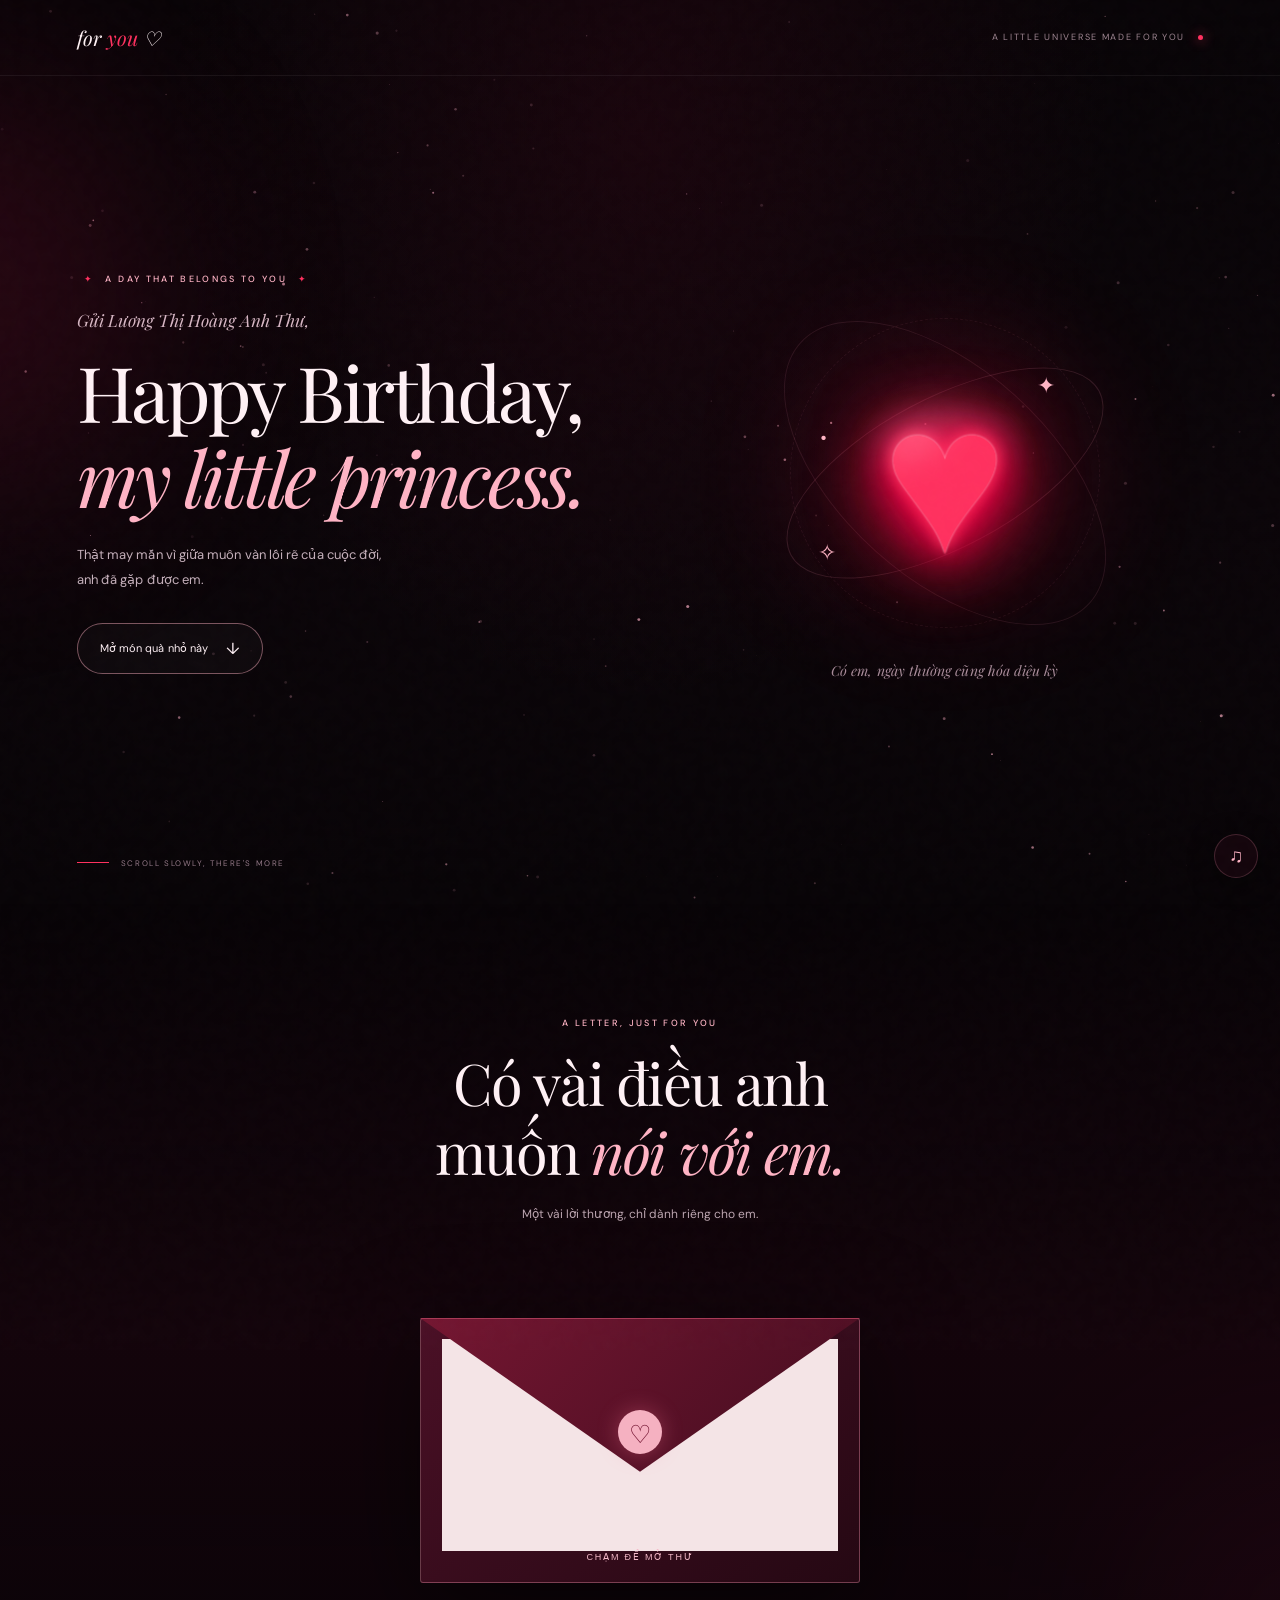
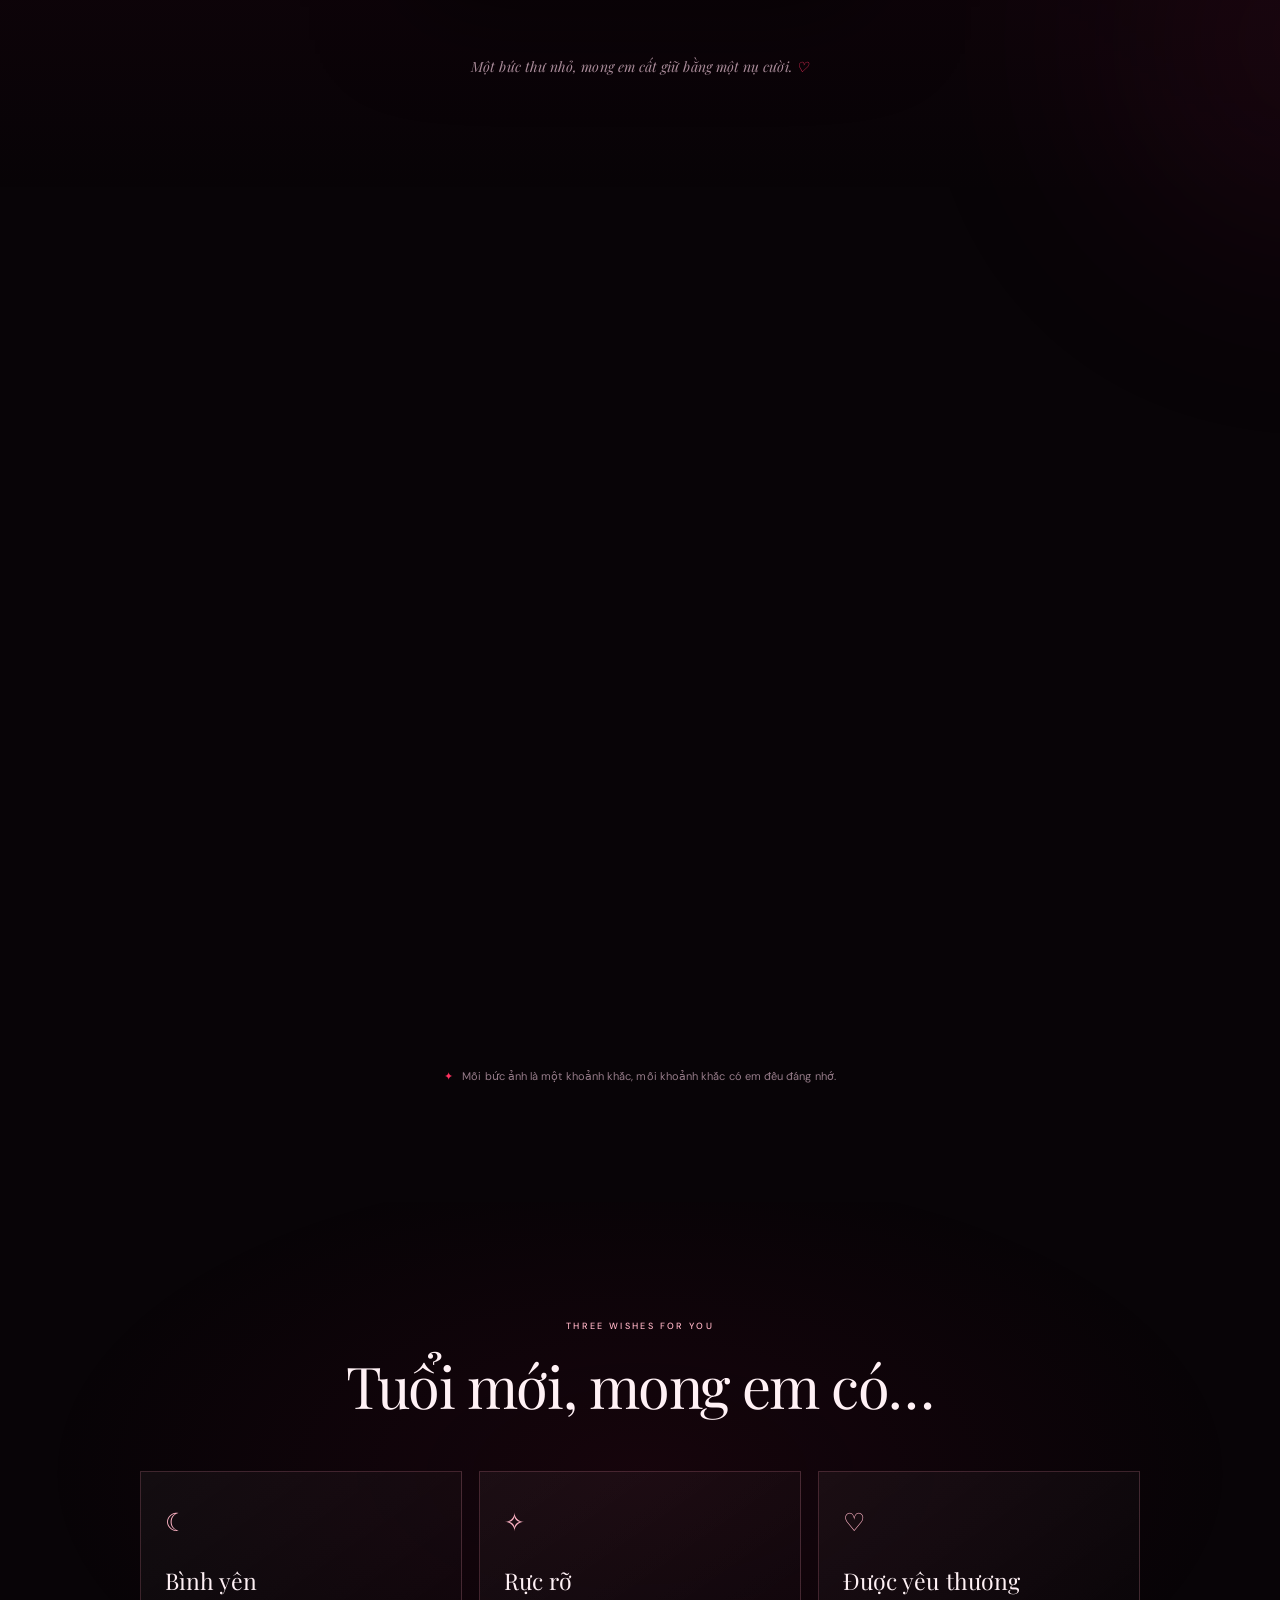
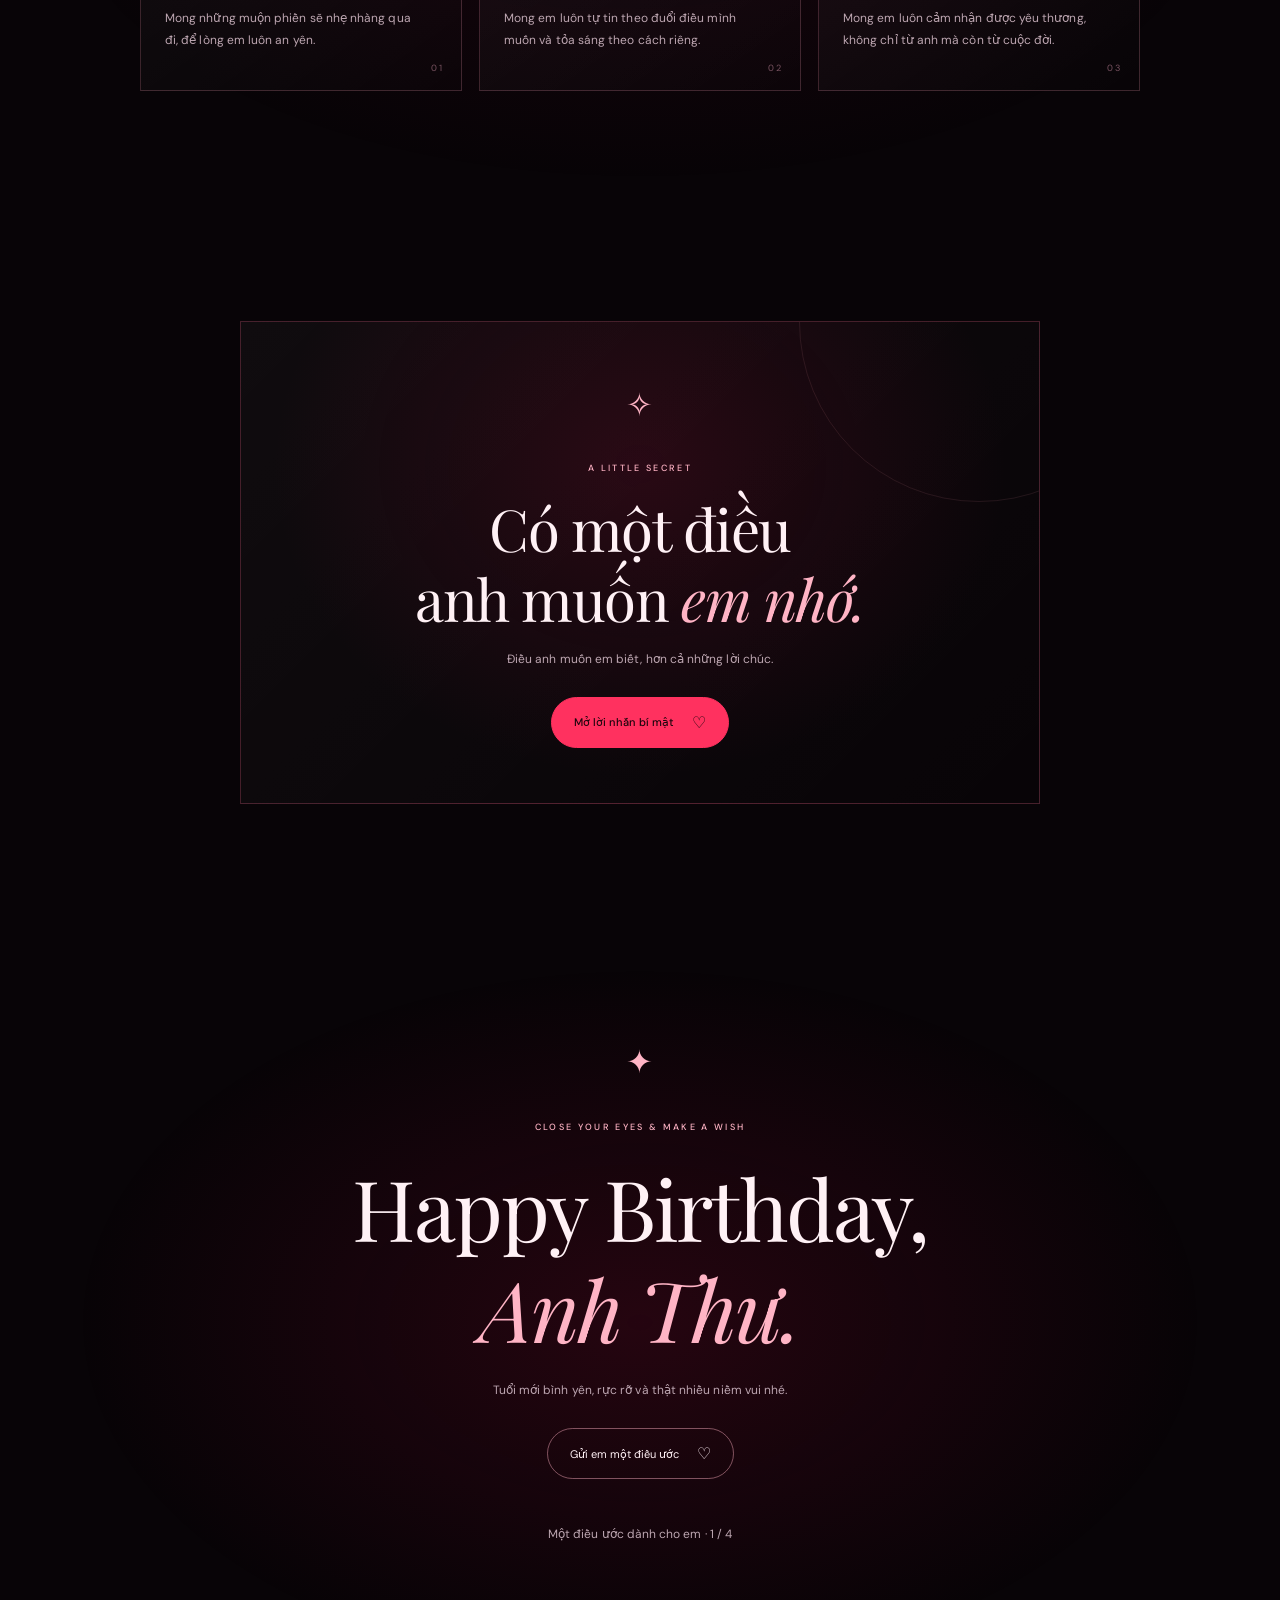
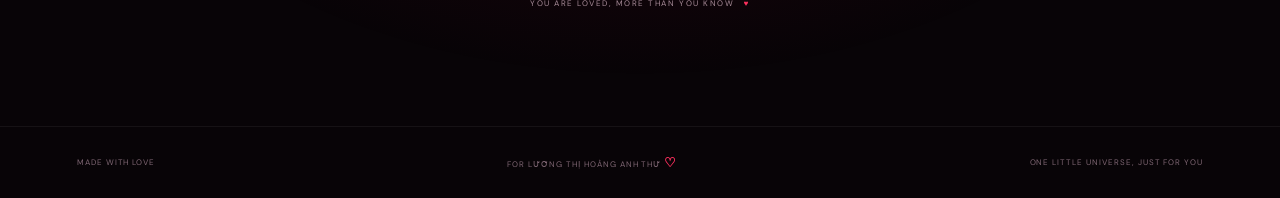
==== index.html @ 8719ecfe "update code" ====
<!DOCTYPE html>
<html lang="vi">

<head>
  <meta charset="UTF-8">
  <meta name="viewport" content="width=device-width, initial-scale=1.0">
  <meta name="theme-color" content="#080407">
  <meta name="description" content="Một món quà sinh nhật nhỏ, dành riêng cho Lương Thị Hoàng Anh Thư.">
  <title>Happy Birthday, Anh Thư ♡</title>
  <link rel="preconnect" href="https://fonts.googleapis.com">
  <link rel="preconnect" href="https://fonts.gstatic.com" crossorigin>
  <link
    href="https://fonts.googleapis.com/css2?family=DM+Sans:wght@300;400;500;600&family=Playfair+Display:ital,wght@0,400;0,500;0,600;1,400;1,500&display=swap"
    rel="stylesheet">
  <link rel="stylesheet" href="style.css">
</head>

<body>
  <div class="noise" aria-hidden="true"></div>

  <canvas id="cosmos" aria-hidden="true"></canvas>

  <div class="ambient ambient-a"></div>

  <div class="ambient ambient-b"></div>

  <header class="topbar">
    <a class="wordmark" href="#home">for <span>you</span> ♡</a>
    <div class="topbar-right"><span class="topbar-note">A little universe made for you</span><span
        class="topbar-dot"></span></div>
  </header>

  <main>
    <section class="hero" id="home">
      <div class="hero-copy reveal">
        <p class="eyebrow"><span>✦</span> A DAY THAT BELONGS TO YOU <span>✦</span></p>

        <p class="hero-kicker">Gửi Lương Thị Hoàng Anh Thư,</p>

        <h1>Happy Birthday,<br><em>my little princess.</em></h1>

        <p class="hero-description">Thật may mắn vì giữa muôn vàn lối rẽ của cuộc đời,<br>anh đã gặp được em.</p>

        <a class="outline-button" href="#letter">Mở món quà nhỏ này <span>↓</span></a>
      </div>

      <div class="hero-visual reveal">
        <div class="orbit orbit-one"></div>
        <div class="orbit orbit-two"></div>
        <div class="orbit orbit-three"></div>

        <div class="heart-stage" id="heartStage" aria-label="Trái tim đỏ phát sáng">
          <div class="heart-halo"></div>
          <div class="heart-3d">
            <div class="heart-face">♥</div>
            <div class="heart-face heart-face-back">♥</div>
          </div>

          <span class="floating-symbol symbol-a">✦</span><span class="floating-symbol symbol-b">✧</span><span
            class="floating-symbol symbol-c">·</span>
        </div>

        <p class="visual-caption">Có em, ngày thường cũng hóa diệu kỳ</p>
      </div>

      <div class="scroll-cue"><span class="scroll-line"></span> SCROLL SLOWLY, THERE'S MORE</div>
    </section>

    <section class="letter-section section-pad" id="letter">
      <div class="section-title reveal">
        <p class="eyebrow">A LETTER, JUST FOR YOU</p>

        <h2>Có vài điều anh muốn <em>nói với em.</em></h2>

        <p class="section-intro">Một vài lời thương, chỉ dành riêng cho em.</p>
      </div>

      <div class="envelope-wrap reveal" id="envelopeWrap">
        <button class="envelope" id="envelopeButton" aria-label="Mở bức thư tình">
          <span class="envelope-back"></span><span class="envelope-paper"></span><span class="envelope-flap"></span>
          <span class="envelope-seal">♡</span><span class="envelope-hint">CHẠM ĐỂ MỞ THƯ</span>
        </button>

        <article class="letter-paper" id="letterPaper" aria-hidden="true">
          <div class="paper-top"><span>FOR MY DEAREST</span><span>♡</span></div>

          <p class="letter-salutation">Em Thư à,</p>
          <p>Chúc mừng sinh nhật em — người con gái anh thương rất nhiều.</p>

          <p>Lại thêm một tuổi mới rồi, anh mong em sẽ có thật nhiều niềm vui, luôn bình an và gặp được những điều tốt
            đẹp
            mà em xứng đáng có được. Mong những ngày mệt mỏi sẽ qua đi thật nhẹ nhàng, những nỗi buồn sẽ vơi bớt và em
            sẽ luôn mỉm cười, ngay cả khi cuộc sống chẳng dễ dàng như em mong đợi.</p>

          <p>Anh biết đôi khi em phải tự mình suy nghĩ và đối mặt với rất nhiều điều. Anh không mong mình có thể giải
            quyết tất cả khó khăn thay em nhưng anh mong em biết rằng em không nhất thiết phải mạnh mẽ mọi lúc. Khi
            mệt, em có thể nghỉ ngơi; khi buồn, em có thể chia sẻ. Anh muốn được lắng nghe, thấu hiểu và ở bên em, không
            chỉ trong những ngày vui vẻ mà cả những lúc em cảm thấy khó khăn nhất.</p>

          <p>Cảm ơn em vì đã xuất hiện trong cuộc đời anh để anh biết cảm giác mong chờ một dòng tin nhắn, vui vì những
            điều nhỏ bé và muốn cố gắng hơn mỗi ngày vì một người. Với anh, hạnh phúc đôi khi chẳng cần điều gì lớn lao,
            chỉ là được nghe em kể những câu chuyện, cùng em trải qua những ngày bình thường và biết rằng chúng ta vẫn
            đang ở bên nhau.</p>

          <p>Tuổi mới, anh không hứa sẽ mang đến cho em một tình yêu hoàn hảo nhưng anh sẽ cố gắng để tình yêu này luôn
            chân thành. Anh mong chúng ta sẽ cùng nhau trưởng thành, học cách thấu hiểu nhau hơn và nắm tay nhau đi qua
            những chặng đường phía trước. Dù sau này có thêm bao nhiêu đổi thay, anh vẫn hy vọng mình sẽ có thật nhiều
            kỷ niệm đẹp để mỗi khi nhìn lại, cả hai đều mỉm cười vì đã chọn nhau.</p>

          <p>Cuối cùng, anh chỉ mong em luôn yêu thương bản thân mình, sống những ngày em thật sự hạnh phúc và đừng bao
            giờ quên rằng em là một người rất đặc biệt. Cảm ơn em vì đã là em và vì đã cho anh cơ hội được thương em.
          </p>

          <p class="letter-signature">Thương em thật nhiều,<br><em>người thương em bằng cả chân thành.</em></p>

          <div class="paper-footer">MADE WITH LOVE · ONLY FOR YOU</div>
        </article>
      </div>

      <p class="letter-after reveal">Một bức thư nhỏ, mong em cất giữ bằng một nụ cười. <span>♡</span></p>
    </section>

    <section class="gallery-section section-pad" id="gallery">
      <div class="section-title reveal">
        <p class="eyebrow">OUR LITTLE GALLERY</p>

        <h2>Những khoảnh khắc <em>muốn giữ lại.</em></h2>

        <p class="section-intro">Ba khung hình nhỏ, chờ những kỷ niệm của chúng mình.</p>
      </div>

      <div class="gallery-grid">
        <button class="photo-card photo-large reveal" data-photo="assets/photos/photo-1.jpg"
          aria-label="Xem ảnh kỷ niệm 1">

          <img src="assets/photos/photo-1.svg" alt="Khung ảnh kỷ niệm số một" loading="lazy"><span
            class="photo-overlay"><b>01</b><span>little moments</span><i>↗</i></span>
        </button>

        <button class="photo-card reveal" data-photo="assets/photos/photo-2.jpg" aria-label="Xem ảnh kỷ niệm 2">
          <img src="assets/photos/photo-2.svg" alt="Khung ảnh kỷ niệm số hai" loading="lazy"><span
            class="photo-overlay"><b>02</b><span>favorite memories</span><i>↗</i></span>
        </button>

        <button class="photo-card reveal" data-photo="assets/photos/photo-3.jpg" aria-label="Xem ảnh kỷ niệm 3">
          <img src="assets/photos/photo-3.svg" alt="Khung ảnh kỷ niệm số ba" loading="lazy"><span
            class="photo-overlay"><b>03</b><span>just us</span><i>↗</i></span>
        </button>
      </div>

      <p class="gallery-note"><span>✦</span> Mỗi bức ảnh là một khoảnh khắc, mỗi khoảnh khắc có em đều đáng nhớ.</p>
    </section>


    <section class="wishes-section section-pad" id="wishes">
      <div class="section-title reveal">
        <p class="eyebrow">THREE WISHES FOR YOU</p>
        <h2>Tuổi mới, mong em có…</h2>
      </div>

      <div class="wish-grid">
        <article class="wish-card reveal">
          <span class="wish-icon">☾</span>
          <h3>Bình yên</h3>
          <p>Mong những muộn phiền sẽ nhẹ nhàng qua đi, để lòng em luôn an yên.</p>
          <span class="wish-number">01</span>
        </article>

        <article class="wish-card reveal">
          <span class="wish-icon">✧</span>
          <h3>Rực rỡ</h3>
          <p>Mong em luôn tự tin theo đuổi điều mình muốn và tỏa sáng theo cách riêng.</p>
          <span class="wish-number">02</span>
        </article>

        <article class="wish-card reveal">
          <span class="wish-icon">♡</span>
          <h3>Được yêu thương</h3>
          <p>Mong em luôn cảm nhận được yêu thương, không chỉ từ anh mà còn từ cuộc đời.</p>
          <span class="wish-number">03</span>
        </article>
      </div>
    </section>


    <section class="secret-section section-pad" id="secret">
      <div class="secret-card reveal">
        <div class="secret-orbit"></div>
        <span class="secret-star">✧</span>

        <p class="eyebrow">A LITTLE SECRET</p>

        <h2>Có một điều<br>anh muốn <em>em nhớ.</em></h2>

        <p class="secret-description">Điều anh muốn em biết, hơn cả những lời chúc.</p>

        <button class="solid-button" id="secretButton">
          Mở lời nhắn bí mật <span>♡</span>
        </button>

        <div class="secret-message" id="secretMessage" aria-hidden="true">
          <span class="secret-heart">♥</span>

          <p>Em không cần phải luôn mạnh mẽ, cũng chẳng cần trở thành một ai khác để được yêu thương. Trước mặt anh, em
            cứ là chính mình, vui thì cười, buồn thì sẻ chia, mệt mỏi thì nghỉ ngơi.</p>

          <p>Anh không thể hứa mọi ngày đều thật đẹp nhưng anh mong mình có thể cùng nhau đi qua cả những ngày chẳng dễ
            dàng.</p>

          <p class="secret-emphasis">Và nếu có một điều anh muốn em luôn nhớ, thì đó là: em xứng đáng với những điều tốt
            đẹp nhất. Sinh nhật vui vẻ nhé, cô gái anh thương. ♡</p>
        </div>
      </div>
    </section>


    <section class="finale section-pad" id="finale">
      <div class="finale-content reveal">
        <span class="finale-star">✦</span>

        <p class="eyebrow">CLOSE YOUR EYES & MAKE A WISH</p>

        <h2>Happy Birthday,<br><em>Anh Thư.</em></h2>

        <p>Tuổi mới bình yên, rực rỡ và thật nhiều niềm vui nhé.</p>

        <button class="outline-button wish-button" id="wishButton">Gửi em một điều ước <span>♡</span></button>

        <p class="wish-result" id="wishResult" aria-live="polite"></p>

        <p class="wish-progress" id="wishProgress">Một điều ước dành cho em · 1 / 4</p>

        <div class="final-sign">YOU ARE LOVED, MORE THAN YOU KNOW <span>♥</span></div>
      </div>
    </section>
  </main>

  <footer><span>MADE WITH LOVE</span><span>FOR LƯƠNG THỊ HOÀNG ANH THƯ <b>♡</b></span><span>ONE LITTLE UNIVERSE, JUST
      FOR YOU</span></footer>

  <div class="lightbox" id="lightbox" aria-hidden="true">
    <button class="lightbox-close" id="lightboxClose" aria-label="Đóng ảnh">×</button>

    <img id="lightboxImage" src="" alt="Ảnh kỷ niệm phóng to">
  </div>

  <audio id="backgroundMusic" loop preload="none"></audio>

  <button class="music-toggle" id="musicToggle" aria-label="Bật hoặc tắt nhạc nền" title="Bật/tắt nhạc">♫<span
      class="music-dot"></span></button>

  <script src="script.js"></script>
</body>

</html>
---- style.css ----
@import url('https://fonts.googleapis.com/css2?family=DM+Sans:wght@400;500;600&family=Playfair+Display:ital,wght@0,400;0,500;1,400;1,500&display=swap');

:root {
    --bg: #080407;
    --bg-soft: #10070c;
    --rose: #ff315f;
    --rose-hot: #ff4b70;
    --rose-light: #ffb4c5;
    --text: #fff1f5;
    --muted: #bda6b1;
    --line: rgba(255, 157, 182, .2);
    --serif: "Playfair Display", Georgia, "Times New Roman", serif;
    --sans: "DM Sans", "Segoe UI", Arial, sans-serif;
    --gutter: clamp(20px, 6vw, 88px);
    --section-space: clamp(76px, 9vw, 120px);
}

*,
*::before,
*::after {
    box-sizing: border-box;
}

html {
    scroll-behavior: smooth;
    scroll-padding-top: 80px;
}

body {
    min-width: 320px;
    margin: 0;
    overflow-x: clip;
    background: var(--bg);
    color: var(--text);
    font: 400 14px/1.8 var(--sans);
    letter-spacing: .005em;
    -webkit-font-smoothing: antialiased;
    -moz-osx-font-smoothing: grayscale;
}

img {
    display: block;
    max-width: 100%;
}

h1,
h2,
h3,
p {
    overflow-wrap: break-word;
}

h1,
h2,
h3 {
    text-wrap: balance;
}

button,
a {
    -webkit-tap-highlight-color: transparent;
}

button:focus-visible,
a:focus-visible {
    outline: 2px solid var(--rose-light);
    outline-offset: 4px;
}

/* ===== BACKGROUND & ATMOSPHERE ===== */

body::before {
    content: "";
    position: fixed;
    inset: 0;
    z-index: 0;
    pointer-events: none;
    background:
        radial-gradient(ellipse at 50% 15%, #5b092333, transparent 52%),
        linear-gradient(180deg, #080407, #0b0509 55%, #080407);
}

#cosmos {
    position: fixed;
    inset: 0;
    z-index: 0;
    width: 100%;
    height: 100%;
    pointer-events: none;
}

.noise {
    position: fixed;
    inset: -50%;
    z-index: 10;
    width: 200%;
    height: 200%;
    pointer-events: none;
    opacity: .035;
    background-image: url("data:image/svg+xml,%3Csvg viewBox='0 0 180 180' xmlns='http://www.w3.org/2000/svg'%3E%3Cfilter id='n'%3E%3CfeTurbulence type='fractalNoise' baseFrequency='.85' numOctaves='3' stitchTiles='stitch'/%3E%3C/filter%3E%3Crect width='100%25' height='100%25' filter='url(%23n)' opacity='.5'/%3E%3C/svg%3E");
}

.ambient {
    position: absolute;
    width: 400px;
    height: 400px;
    border-radius: 50%;
    filter: blur(120px);
    opacity: .16;
    pointer-events: none;
}

.ambient-a {
    top: 10%;
    left: -250px;
    background: #e51a51;
}

.ambient-b {
    top: 160%;
    right: -240px;
    background: #72123c;
}

.topbar {
    position: absolute;
    top: 0;
    left: 0;
    z-index: 5;
    display: flex;
    align-items: center;
    justify-content: space-between;
    width: 100%;
    height: 76px;
    padding: 0 var(--gutter);
    border-bottom: 1px solid #ffffff0f;
}

.wordmark {
    color: var(--text);
    font: italic 20px var(--serif);
    text-decoration: none;
}

.wordmark span {
    color: var(--rose);
}

.topbar-right {
    display: flex;
    align-items: center;
    gap: 13px;
}

.topbar-note {
    color: #9e8591;
    font-size: 9px;
    letter-spacing: .19em;
    text-transform: uppercase;
}

.topbar-dot {
    width: 5px;
    height: 5px;
    border-radius: 50%;
    background: var(--rose);
    box-shadow: 0 0 12px var(--rose);
}

/* ===== HERO ===== */

.hero {
    position: relative;
    z-index: 1;
    display: grid;
    grid-template-columns: minmax(0, 1.05fr) minmax(0, .95fr);
    align-items: center;
    gap: clamp(16px, 3vw, 40px);
    max-width: 1500px;
    min-height: 100svh;
    margin: auto;
    padding: 145px var(--gutter) 100px;
}

.hero-copy {
    position: relative;
    z-index: 2;
}

.eyebrow {
    margin: 0 0 22px;
    color: var(--rose-light);
    font-size: 9px;
    font-weight: 500;
    letter-spacing: .26em;
}

.eyebrow span {
    margin: 0 7px;
    color: var(--rose);
}

.hero-kicker {
    margin: 0 0 18px;
    color: #d7b7c4;
    font: italic 17px var(--serif);
}

.hero h1 {
    margin: 0 0 25px;
    font: 400 clamp(44px, 6vw, 82px)/1.1 var(--serif);
    letter-spacing: -.045em;
}

.hero h1 em,
.section-title h2 em,
.secret-card h2 em,
.finale h2 em {
    color: var(--rose-light);
    font-weight: 400;
}

.hero-description {
    max-width: 490px;
    margin: 0 0 30px;
    color: #c5b0bb;
    font-size: 13px;
    line-height: 1.9;
}

.outline-button,
.solid-button {
    display: inline-flex;
    align-items: center;
    justify-content: center;
    gap: 18px;
    padding: 14px 22px;
    border: 1px solid #ffb0c174;
    border-radius: 100px;
    background: #ffffff06;
    color: var(--text);
    font: 400 11px var(--sans);
    text-decoration: none;
    cursor: pointer;
    transition: .3s ease;
}

.outline-button:hover,
.solid-button:hover {
    transform: translateY(-3px);
    box-shadow: 0 10px 35px #ff315f33;
}

.outline-button:hover {
    border-color: var(--rose);
    background: var(--rose);
    color: #19050b;
}

.outline-button span,
.solid-button span {
    font-size: 16px;
}

.hero-visual {
    position: relative;
    display: grid;
    place-items: center;
    height: 460px;
}

.orbit {
    position: absolute;
    border: 1px solid #ff9db624;
    border-radius: 50%;
    pointer-events: none;
}

.orbit-one {
    width: 350px;
    height: 150px;
    transform: rotate(-28deg);
}

.orbit-two {
    width: 390px;
    height: 210px;
    border-color: #ff9db61a;
    transform: rotate(42deg);
}

.orbit-three {
    width: 310px;
    height: 310px;
    border-style: dashed;
    border-color: #ff9db614;
}

.heart-stage {
    position: relative;
    display: grid;
    place-items: center;
    width: 270px;
    height: 270px;
    perspective: 800px;
    animation: float 5.5s ease-in-out infinite;
}

.heart-halo {
    position: absolute;
    width: 210px;
    height: 190px;
    border-radius: 50%;
    background: #ff174e;
    filter: blur(75px);
    opacity: .34;
    animation: halo 3s ease-in-out infinite;
}

.heart-3d {
    position: relative;
    width: 205px;
    height: 190px;
    transform-style: preserve-3d;
    animation: heartTurn 9s ease-in-out infinite;
}

.heart-face {
    position: absolute;
    inset: 0;
    display: grid;
    place-items: center;
    color: var(--rose);
    font-size: 205px;
    line-height: 1;
    text-shadow:
        0 0 2px #ffc1cf,
        0 0 15px var(--rose),
        0 0 40px #f20a48,
        0 0 80px #bd0038;
    transform: translateZ(12px);
    filter: drop-shadow(0 20px 25px #f5004540);
}

.heart-face::after {
    content: "";
    position: absolute;
    top: 40px;
    left: 35px;
    width: 75px;
    height: 35px;
    border-radius: 50%;
    background: #fff0f5;
    filter: blur(18px);
    opacity: .23;
    transform: rotate(-30deg);
}

.heart-face-back {
    color: #c7003e;
    transform: rotateY(180deg) translateZ(12px);
}

.floating-symbol {
    position: absolute;
    color: var(--rose-light);
    font-size: 22px;
    animation: twinkle 2.5s ease-in-out infinite;
}

.symbol-a {
    top: 28px;
    right: 25px;
}

.symbol-b {
    bottom: 35px;
    left: 8px;
    animation-delay: .7s;
}

.symbol-c {
    top: 65px;
    left: 10px;
    font-size: 38px;
    animation-delay: 1.2s;
}

.visual-caption {
    position: absolute;
    bottom: 9px;
    color: #a98c9a;
    font: italic 14px var(--serif);
}

.scroll-cue {
    position: absolute;
    bottom: 30px;
    left: var(--gutter);
    display: flex;
    align-items: center;
    gap: 12px;
    color: #947987;
    font-size: 8px;
    letter-spacing: .2em;
}

.scroll-line {
    width: 32px;
    height: 1px;
    background: var(--rose);
}

/* ===== SHARED SECTIONS ===== */

.section-pad {
    position: relative;
    z-index: 1;
    padding: var(--section-space) var(--gutter);
}

.section-title {
    max-width: 760px;
    margin: 0 auto clamp(34px, 4vw, 52px);
    text-align: center;
}

.section-title .eyebrow {
    margin-bottom: 17px;
}

.section-title h2,
.secret-card h2,
.finale h2 {
    margin: 0 0 16px;
    font: 400 clamp(34px, 4.5vw, 58px)/1.2 var(--serif);
    letter-spacing: -.025em;
}

.section-intro {
    max-width: 520px;
    margin: 0 auto;
    color: var(--muted);
    font-size: 12px;
    line-height: 1.9;
}

/* ===== LOVE LETTER & ENVELOPE ===== */

.letter-section {
    padding-top: var(--section-space);
    padding-bottom: var(--section-space);
    background: linear-gradient(180deg, transparent, #3a051b3b, transparent);
}

.envelope-wrap {
    position: relative;
    display: flex;
    flex-direction: column;
    align-items: center;
    justify-content: center;
    width: min(100%, 760px);
    min-height: 350px;
    margin: auto;
    perspective: 1200px;
}

.envelope {
    position: relative;
    flex: 0 0 auto;
    width: min(440px, 90vw);
    height: 265px;
    border: 0;
    background: transparent;
    filter: drop-shadow(0 24px 50px #0008);
    cursor: pointer;
    transition: transform .5s;
    -webkit-tap-highlight-color: transparent;
}

.envelope:hover {
    transform: translateY(-5px);
    filter: drop-shadow(0 0 18px rgba(255, 49, 95, 0.22));
}

.envelope-back {
    position: absolute;
    inset: 0;
    border: 1px solid #ffb0c14d;
    border-radius: 3px;
    background: linear-gradient(145deg, #4b1026, #250813);
}

.envelope-paper {
    position: absolute;
    top: 8%;
    left: 5%;
    z-index: 1;
    width: 90%;
    height: 80%;
    background: #f4e4e6;
    transition: transform 1s ease;
}

.envelope-flap {
    position: absolute;
    inset: 0;
    z-index: 3;
    border-top: 1px solid #a83a56;
    background: linear-gradient(135deg, #741631, #3b0b1c);
    clip-path: polygon(0 0, 100% 0, 50% 58%);
    transform-origin: top;
    transition: transform .9s ease;
}

.envelope-seal {
    position: absolute;
    top: 43%;
    left: 50%;
    z-index: 4;
    display: grid;
    place-items: center;
    width: 44px;
    height: 44px;
    border-radius: 50%;
    background: #f5b1c1;
    color: #6b0b29;
    font: 25px var(--serif);
    box-shadow: 0 0 22px #ff779755;
    transform: translate(-50%, -50%);
    transition: opacity .3s;
}

.envelope-hint {
    position: absolute;
    right: 0;
    bottom: 21px;
    left: 0;
    z-index: 4;
    color: #f4b9c8;
    font-size: 9px;
    letter-spacing: .2em;
    text-align: center;
}

.envelope.open .envelope-flap {
    z-index: 0;
    transform: rotateX(180deg);
}

.envelope.open .envelope-seal,
.envelope.open .envelope-hint {
    opacity: 0;
}

.envelope.open .envelope-paper {
    transform: translateY(-95px);
    transition-delay: .3s;
}

.letter-paper {
    position: relative;
    z-index: 5;
    width: min(620px, 100%);
    max-height: 0;
    margin: 0 auto;
    padding: 0 24px;
    overflow: hidden;
    border: 1px solid transparent;
    background: #f6e9e9;
    color: #38121e;
    box-shadow: 0 25px 80px #0009;
    opacity: 0;
    visibility: hidden;
    pointer-events: none;
    transform: translateY(28px) scale(.96);
    transform-origin: center top;
    transition:
        opacity .45s ease,
        transform .6s cubic-bezier(.2, .8, .2, 1),
        max-height .8s ease,
        padding .4s ease,
        border-color .4s ease,
        visibility .45s;
}

.letter-paper.open {
    max-height: 5000px;
    margin: 25px auto 0;
    padding: clamp(22px, 4vw, 42px);
    overflow: visible;
    border-color: #ffffff88;
    opacity: 1;
    visibility: visible;
    pointer-events: auto;
    transform: translateY(0) scale(1);
}

.envelope-wrap.letter-open {
    display: flex;
    flex-direction: column;
    min-height: 0;
}

.envelope-wrap.letter-open .envelope {
    display: none;
}

.letter-paper p {
    margin: 0 0 14px;
    color: #583543;
    font-size: 13px;
    line-height: 1.9;
}

.paper-top,
.paper-footer {
    display: flex;
    align-items: center;
    justify-content: space-between;
    gap: 12px;
    color: #9c5269;
    font-size: 8px;
    letter-spacing: .15em;
}

.paper-top {
    margin-bottom: 23px;
    padding-bottom: 18px;
    border-bottom: 1px solid #d9b7c0;
}

.paper-top span:last-child {
    color: #bd244e;
    font-size: 22px;
}

.letter-paper .letter-salutation {
    margin-bottom: 15px;
    color: #421325;
    font: italic 22px var(--serif);
}

.letter-paper .letter-signature {
    margin-top: 24px;
    color: #421325;
    font: italic 17px/1.8 var(--serif);
}

.letter-signature em {
    color: #a32149;
}

.paper-footer {
    margin-top: 22px;
    padding-top: 16px;
    border-top: 1px solid #d9b7c0;
}

.letter-after {
    margin: 30px 0 0;
    color: #a98b99;
    font: italic 14px var(--serif);
    text-align: center;
}

.letter-after span {
    color: var(--rose);
}

/* ===== PHOTO GALLERY ===== */

.gallery-section {
    padding-top: var(--section-space);
    padding-bottom: var(--section-space);
}

.gallery-grid {
    display: grid;
    grid-template-columns: minmax(0, 1.25fr) minmax(0, 1fr);
    grid-template-rows: 230px 230px;
    gap: 16px;
    width: min(100%, 1050px);
    margin: auto;
}

.photo-card {
    position: relative;
    min-width: 0;
    padding: 0;
    overflow: hidden;
    border: 1px solid var(--line);
    background: #1b0911;
    text-align: left;
    cursor: pointer;
}

.photo-card img {
    width: 100%;
    height: 100%;
    object-fit: cover;
    filter: saturate(.8) brightness(.78);
    transition: transform .7s, filter .7s;
}

.photo-card:hover img {
    transform: scale(1.05);
    filter: saturate(1.05) brightness(.95);
}

.photo-large {
    grid-row: span 2;
}

.photo-overlay {
    position: absolute;
    inset: 0;
    display: flex;
    align-items: flex-end;
    gap: 12px;
    padding: 22px;
    background: linear-gradient(180deg, transparent 30%, #080205c7);
}

.photo-overlay b {
    color: var(--rose-light);
    font: italic 23px var(--serif);
}

.photo-overlay span {
    color: var(--text);
    font: italic 15px var(--serif);
}

.photo-overlay i {
    margin-left: auto;
    color: var(--rose-light);
    font-style: normal;
}

.gallery-note {
    max-width: 500px;
    margin: 24px auto 0;
    color: #957b88;
    font-size: 11px;
    line-height: 1.8;
    text-align: center;
}

.gallery-note span {
    margin-right: 6px;
    color: var(--rose);
}

.gallery-note code {
    padding: 3px 5px;
    border-radius: 3px;
    background: #ffffff09;
    color: #e3b1c0;
}

/* ===== WISH CARDS ===== */

.wishes-section {
    padding-top: var(--section-space);
    padding-bottom: var(--section-space);
    background: radial-gradient(ellipse at 50% 45%, #50082233, transparent 65%);
}

.wish-grid {
    display: grid;
    grid-template-columns: repeat(3, minmax(0, 1fr));
    gap: 17px;
    width: min(100%, 1000px);
    margin: auto;
}

.wish-card {
    position: relative;
    min-height: 220px;
    padding: 28px 24px;
    border: 1px solid var(--line);
    background: linear-gradient(145deg, #ffffff0a, #ffffff01);
    transition: transform .35s, border-color .35s;
}

.wish-card:hover {
    transform: translateY(-5px);
    border-color: #ffb0c180;
}

.wish-icon {
    display: block;
    margin-bottom: 20px;
    color: var(--rose-light);
    font-size: 25px;
}

.wish-card h3 {
    margin: 0 0 12px;
    font: 400 23px var(--serif);
}

.wish-card p {
    max-width: 250px;
    margin: 0;
    color: var(--muted);
    font-size: 12px;
    line-height: 1.8;
}

.wish-number {
    position: absolute;
    right: 18px;
    bottom: 14px;
    color: #795361;
    font-size: 9px;
    letter-spacing: .15em;
}

/* ===== SECRET MESSAGE ===== */

.secret-section {
    padding-top: var(--section-space);
    padding-bottom: var(--section-space);
}

.secret-card {
    position: relative;
    display: flex;
    flex-direction: column;
    align-items: center;
    justify-content: center;
    max-width: 800px;
    min-height: 480px;
    margin: auto;
    padding: 55px 30px;
    overflow: hidden;
    border: 1px solid #ff6e923d;
    background:
        radial-gradient(ellipse at 50% 30%, #7d0a2d40, transparent 65%),
        linear-gradient(135deg, #ffffff09, #ffffff01);
    text-align: center;
}

.secret-orbit {
    position: absolute;
    top: -180px;
    right: -120px;
    width: 360px;
    height: 360px;
    border: 1px solid #ff9bb21a;
    border-radius: 50%;
}

.secret-star,
.finale-star {
    display: block;
    margin-bottom: 25px;
    color: var(--rose-light);
    font-size: 32px;
    animation: twinkle 2.5s infinite;
}

.secret-card .eyebrow {
    margin-bottom: 18px;
}

.secret-card h2 {
    font-size: clamp(36px, 5vw, 58px);
}

.secret-description {
    margin: 0 0 26px;
    color: var(--muted);
    font-size: 12px;
}

.solid-button {
    border-color: var(--rose);
    background: var(--rose);
    color: #1b050c;
    font-weight: 500;
}

.secret-message {
    max-width: 520px;
    max-height: 0;
    overflow: hidden;
    opacity: 0;
    transition: max-height .8s ease, opacity .6s ease, margin .6s ease;
}

.secret-message.open {
    max-height: 800px;
    margin-top: 30px;
    opacity: 1;
}

.secret-heart {
    color: var(--rose);
    font-size: 28px;
    text-shadow: 0 0 22px #ff315f99;
}

.secret-message p {
    color: #e4cbd4;
    font: italic 16px/1.9 var(--serif);
}

.secret-message .secret-emphasis {
    color: var(--rose-light);
    font-size: 18px;
}

/* ===== FINAL WISH ===== */

.finale {
    display: grid;
    place-items: center;
    min-height: 80vh;
    padding: var(--section-space) var(--gutter);
    background: radial-gradient(ellipse at center, #7a082b42, transparent 62%);
    text-align: center;
}

.finale-content {
    max-width: 680px;
}

.finale-star {
    margin-bottom: 27px;
}

.finale h2 {
    font-size: clamp(48px, 7vw, 84px);
    margin-bottom: 20px;
}

.finale-content>p:not(.eyebrow):not(.wish-result) {
    max-width: 460px;
    margin: 0 auto 27px;
    color: var(--muted);
    font-size: 12px;
    line-height: 1.9;
}

.wish-button {
    background: transparent;
}

.wish-result {
    min-height: 24px;
    margin: 20px auto 0;
    color: var(--rose-light);
    font: italic 17px var(--serif);
    opacity: 0;
    transition: opacity .5s;
}

.wish-result.show {
    opacity: 1;
}

.final-sign {
    margin-top: 50px;
    color: #a78a98;
    font-size: 8px;
    letter-spacing: .19em;
}

.final-sign span {
    margin-left: 6px;
    color: var(--rose);
}

/* ===== FOOTER & MUSIC ===== */

footer {
    position: relative;
    z-index: 1;
    display: flex;
    align-items: center;
    justify-content: space-between;
    gap: 15px;
    padding: 24px var(--gutter);
    border-top: 1px solid #ffffff0f;
    color: #7f6673;
    font-size: 8px;
    letter-spacing: .12em;
}

footer b {
    color: var(--rose);
    font-size: 13px;
}

.music-toggle {
    position: fixed;
    right: 22px;
    bottom: 22px;
    z-index: 8;
    width: 44px;
    height: 44px;
    border: 1px solid var(--line);
    border-radius: 50%;
    background: #17060ee6;
    color: var(--rose-light);
    font-size: 19px;
    box-shadow: 0 5px 25px #0008;
    backdrop-filter: blur(10px);
    cursor: pointer;
}

.music-toggle.playing {
    animation: musicPulse 2s infinite;
}

.music-dot {
    position: absolute;
    top: 7px;
    right: 7px;
    width: 4px;
    height: 4px;
    border-radius: 50%;
    background: var(--rose);
    opacity: 0;
}

.music-toggle.playing .music-dot {
    opacity: 1;
}

/* ===== PHOTO LIGHTBOX ===== */

.lightbox {
    position: fixed;
    inset: 0;
    z-index: 20;
    display: grid;
    place-items: center;
    padding: 6vw;
    background: #040103f0;
    opacity: 0;
    pointer-events: none;
    backdrop-filter: blur(12px);
    transition: opacity .3s;
}

.lightbox.open {
    opacity: 1;
    pointer-events: auto;
}

.lightbox img {
    max-width: min(900px, 100%);
    max-height: 85vh;
    border: 1px solid var(--line);
    object-fit: contain;
    box-shadow: 0 20px 80px #000;
}

.lightbox-close {
    position: absolute;
    top: 22px;
    right: 28px;
    border: 0;
    background: none;
    color: white;
    font-size: 36px;
    font-weight: 200;
    cursor: pointer;
}

/* ===== SCROLL REVEAL ===== */

.reveal {
    opacity: 0;
    transform: translateY(24px);
    transition: opacity .85s ease, transform .85s ease;
}

.reveal.visible {
    opacity: 1;
    transform: translateY(0);
}

/* ===== ANIMATIONS ===== */

@keyframes float {

    0%,
    100% {
        transform: translateY(0) rotate(-2deg);
    }

    50% {
        transform: translateY(-13px) rotate(2deg);
    }
}

@keyframes heartTurn {

    0%,
    100% {
        transform: rotateY(-13deg) rotateX(3deg);
    }

    50% {
        transform: rotateY(13deg) rotateX(-3deg);
    }
}

@keyframes halo {

    0%,
    100% {
        opacity: .24;
        transform: scale(.9);
    }

    50% {
        opacity: .42;
        transform: scale(1.12);
    }
}

@keyframes twinkle {

    0%,
    100% {
        opacity: .45;
        transform: scale(.85) rotate(0);
    }

    50% {
        opacity: 1;
        transform: scale(1.15) rotate(15deg);
    }
}

@keyframes musicPulse {
    50% {
        box-shadow: 0 0 0 8px #ff557b17, 0 0 25px #ff557b40;
    }
}

/* ===== TABLET ===== */

@media (max-width: 850px) {
    .hero {
        grid-template-columns: minmax(0, 1fr);
        gap: 0;
        padding: 115px var(--gutter) 90px;
        text-align: center;
    }

    .hero-copy {
        order: 1;
    }

    .hero-visual {
        order: 0;
        height: clamp(270px, 42vw, 340px);
        margin-bottom: 12px;
    }

    .hero-description {
        margin-right: auto;
        margin-left: auto;
    }

    .hero-description br {
        display: none;
    }

    .scroll-cue {
        left: 50%;
        white-space: nowrap;
        transform: translateX(-50%);
    }

    .wish-grid {
        grid-template-columns: repeat(2, minmax(0, 1fr));
    }

    .gallery-grid {
        grid-template-rows: 200px 200px;
    }

    .section-title {
        margin-bottom: 38px;
    }

    footer {
        justify-content: center;
        flex-wrap: wrap;
        text-align: center;
    }
}

/* ===== MOBILE ===== */

@media (max-width: 600px) {
    :root {
        --gutter: 20px;
        --section-space: 76px;
    }

    body {
        font-size: 13px;
    }

    .topbar {
        height: 64px;
        padding-inline: 20px;
    }

    .topbar-note {
        display: none;
    }

    .hero {
        min-height: auto;
        padding-top: 85px;
        padding-bottom: 85px;
    }

    .hero-visual {
        height: 255px;
    }

    .heart-stage {
        transform: scale(.76);
    }

    .hero h1 {
        font-size: clamp(38px, 10vw, 55px);
        line-height: 1.12;
    }

    .hero-kicker {
        font-size: 15px;
    }

    .hero-description,
    .section-intro {
        font-size: 12px;
    }

    .section-title h2,
    .secret-card h2 {
        font-size: clamp(30px, 8vw, 39px);
    }

    .envelope-wrap {
        min-height: 245px;
    }

    .envelope {
        width: 100%;
        height: 205px;
    }

    .letter-paper.open {
        margin-top: 12px;
        padding: 22px 18px;
    }

    .letter-paper p {
        font-size: 12px;
        line-height: 1.8;
    }

    .letter-paper .letter-salutation {
        font-size: 20px;
    }

    .paper-top,
    .paper-footer {
        font-size: 7px;
        letter-spacing: .08em;
    }

    .gallery-grid {
        grid-template-columns: minmax(0, 1fr);
        grid-template-rows: 250px 205px 205px;
        gap: 12px;
    }

    .photo-large {
        grid-row: auto;
    }

    .photo-overlay {
        padding: 16px;
    }

    .photo-overlay b {
        font-size: 20px;
    }

    .wish-grid {
        grid-template-columns: minmax(0, 1fr);
        gap: 12px;
    }

    .wish-card {
        min-height: 0;
        padding: 23px;
    }

    .wish-icon {
        margin-bottom: 12px;
    }

    .secret-card {
        min-height: 400px;
        padding: 38px 20px;
    }

    .secret-message p {
        font-size: 15px;
    }

    .finale {
        min-height: auto;
        padding-block: 85px;
    }

    .finale h2 {
        font-size: clamp(44px, 11vw, 58px);
    }

    .final-sign {
        line-height: 2;
    }

    footer {
        flex-direction: column;
        padding: 20px;
        font-size: 7px;
        text-align: center;
    }

    .music-toggle {
        right: max(13px, env(safe-area-inset-right));
        bottom: max(13px, env(safe-area-inset-bottom));
    }
}

@media (max-width: 380px) {
    .hero h1 {
        font-size: 36px;
    }

    .hero-visual {
        height: 230px;
    }

    .heart-stage {
        transform: scale(.68);
    }

    .gallery-grid {
        grid-template-rows: 220px 180px 180px;
    }
}

@media (prefers-reduced-motion: reduce) {

    *,
    *::before,
    *::after {
        scroll-behavior: auto !important;
        animation-duration: .01ms !important;
        animation-iteration-count: 1 !important;
        transition-duration: .01ms !important;
    }

    .reveal {
        opacity: 1;
        transform: none;
    }

    .envelope,
    .letter-paper {
        transition-duration: 0.01ms;
    }
}
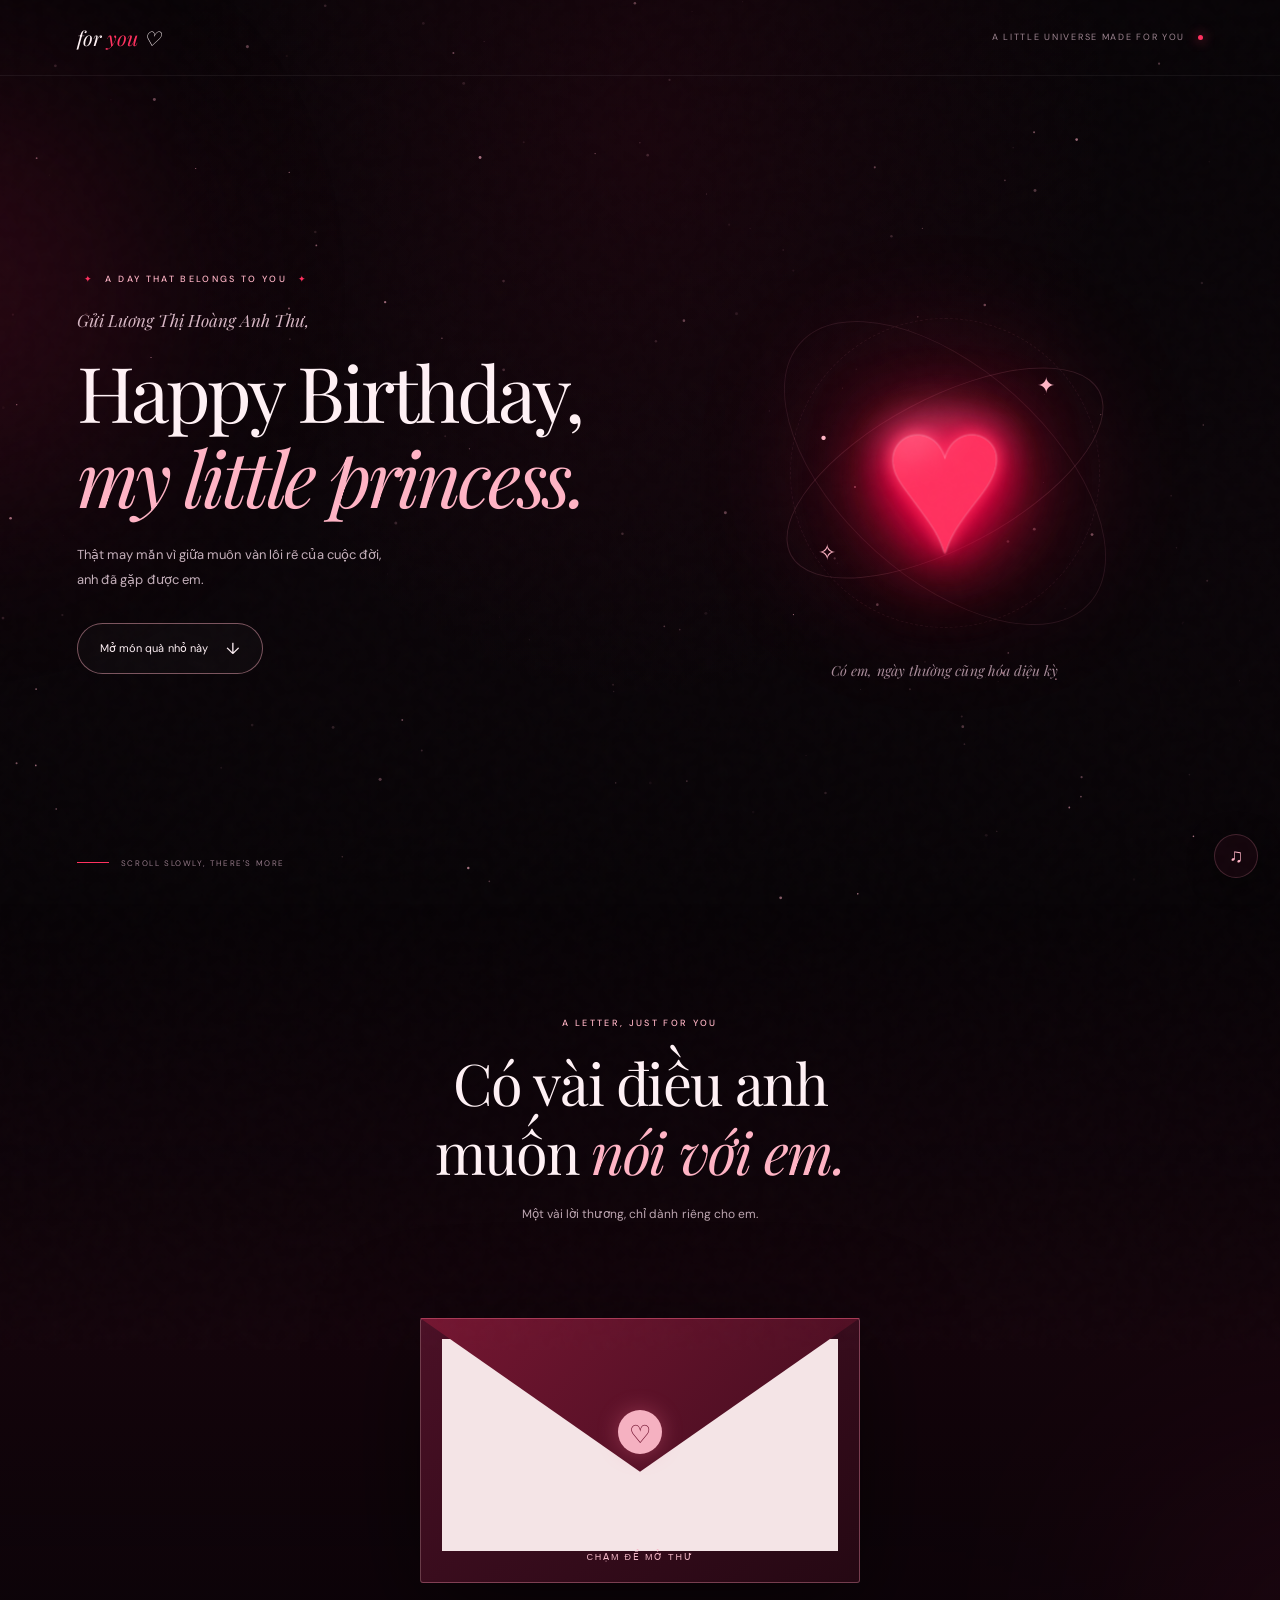
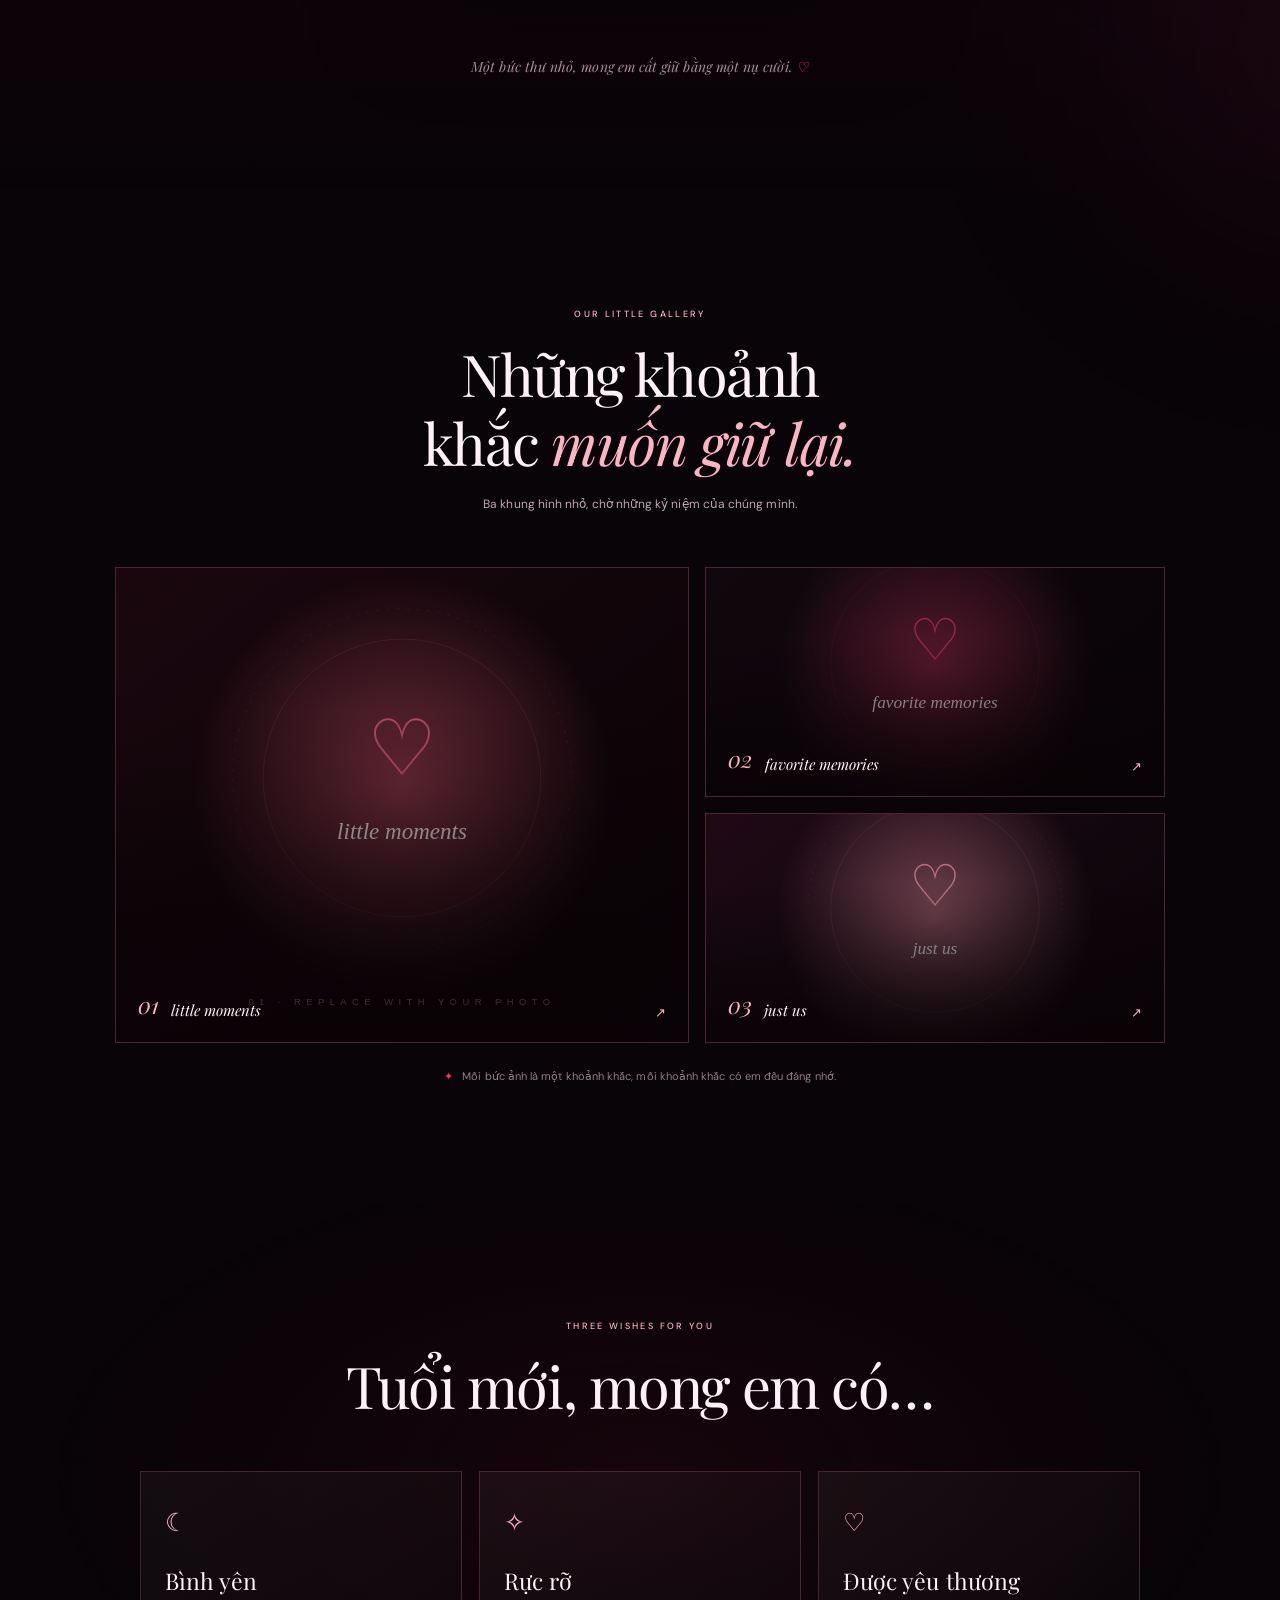
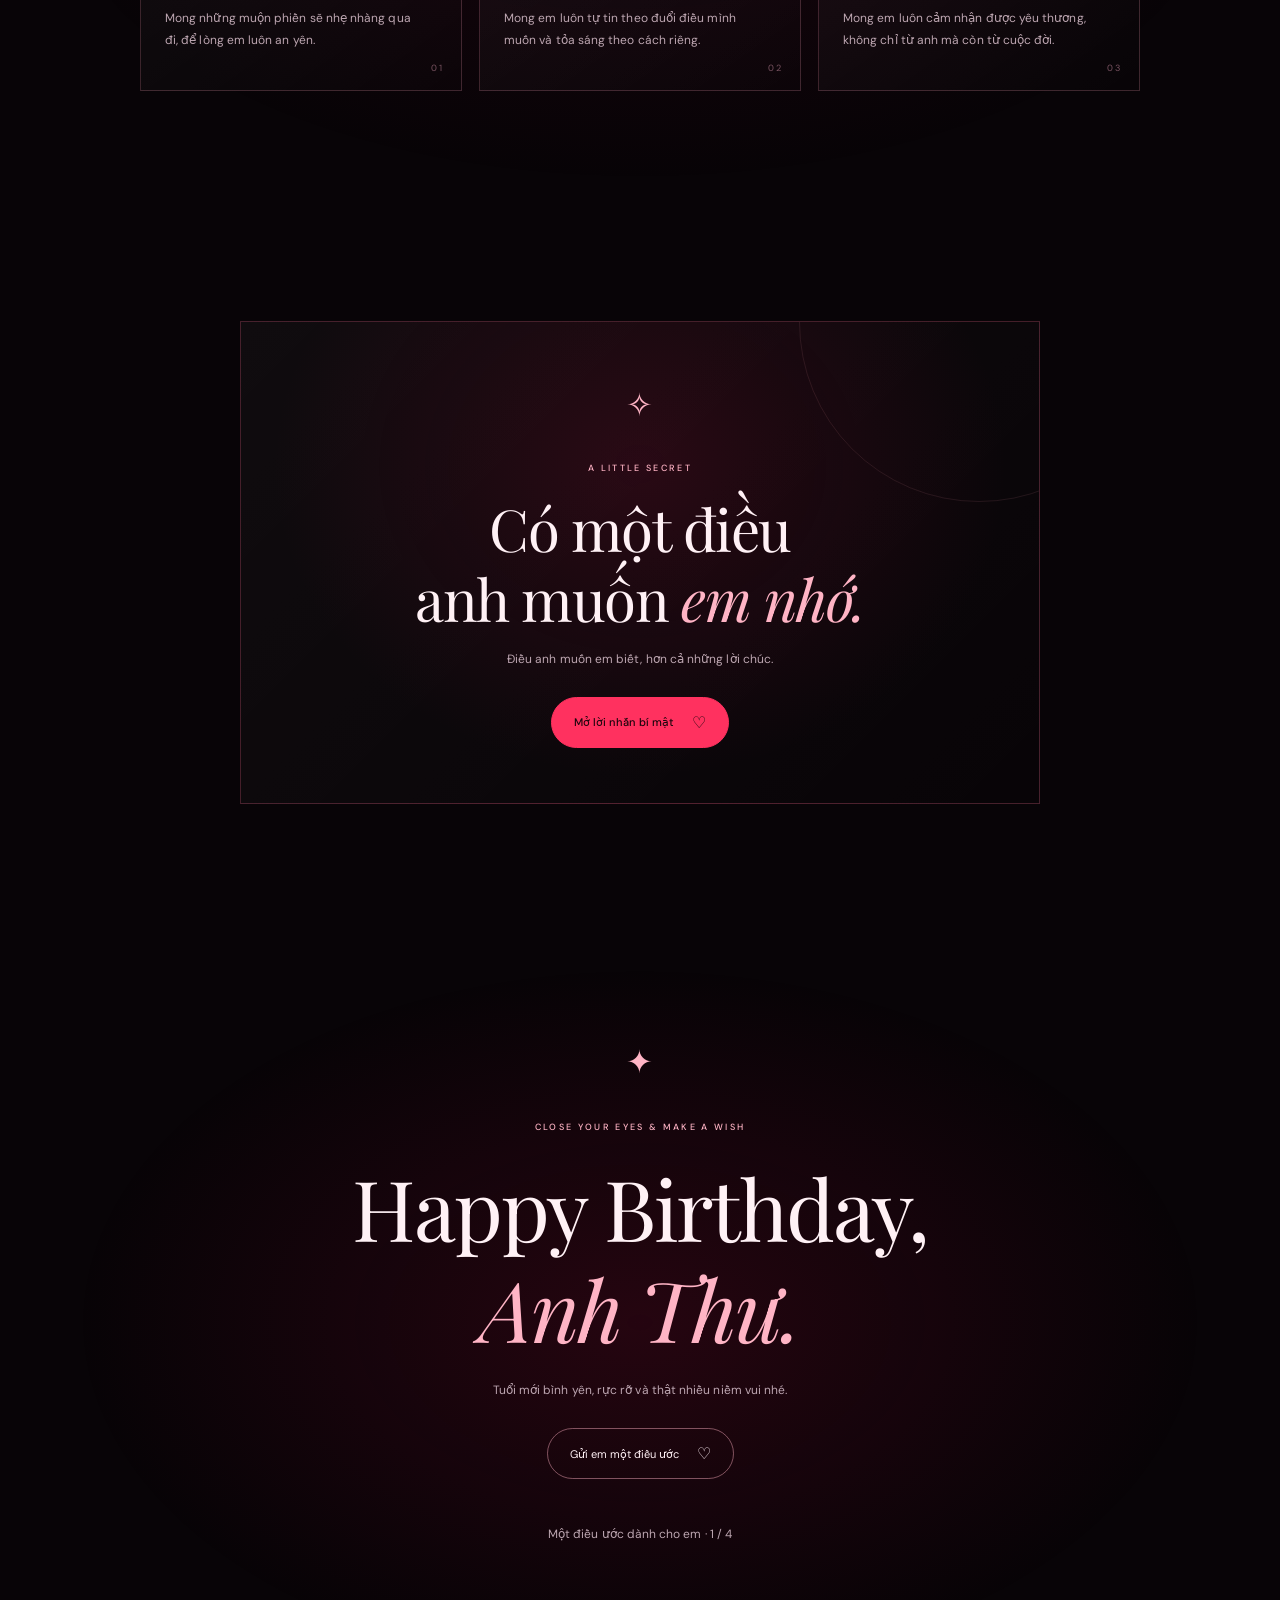
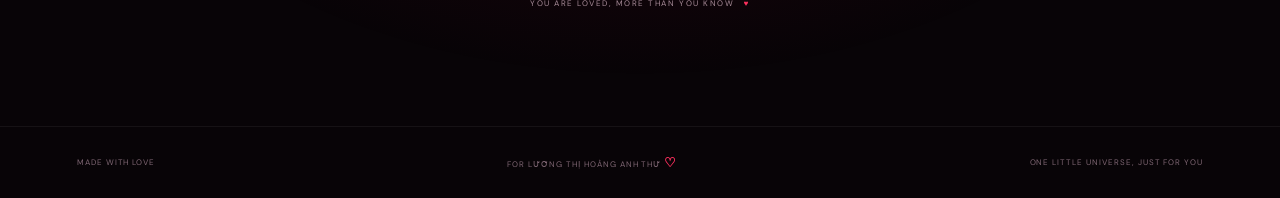
==== commit 6f704027: "update" ====
--- a/index.html
+++ b/index.html
@@ -6,6 +6,12 @@
   <meta name="viewport" content="width=device-width, initial-scale=1.0">
   <meta name="theme-color" content="#080407">
   <meta name="description" content="Một món quà sinh nhật nhỏ, dành riêng cho Lương Thị Hoàng Anh Thư.">
+  <meta property="og:title" content="Happy Birthday, Anh Thư ♡">
+  <meta property="og:description" content="Chúc mừng sinh nhật, Anh Thư - bé iu của anh ♡">
+  <meta property="og:image" content="./assets/photos/birthday.png">
+  
+  <link rel="icon" type="image/png" href="./assets/photos/birthday.png">
+
   <title>Happy Birthday, Anh Thư ♡</title>
   <link rel="preconnect" href="https://fonts.googleapis.com">
   <link rel="preconnect" href="https://fonts.gstatic.com" crossorigin>
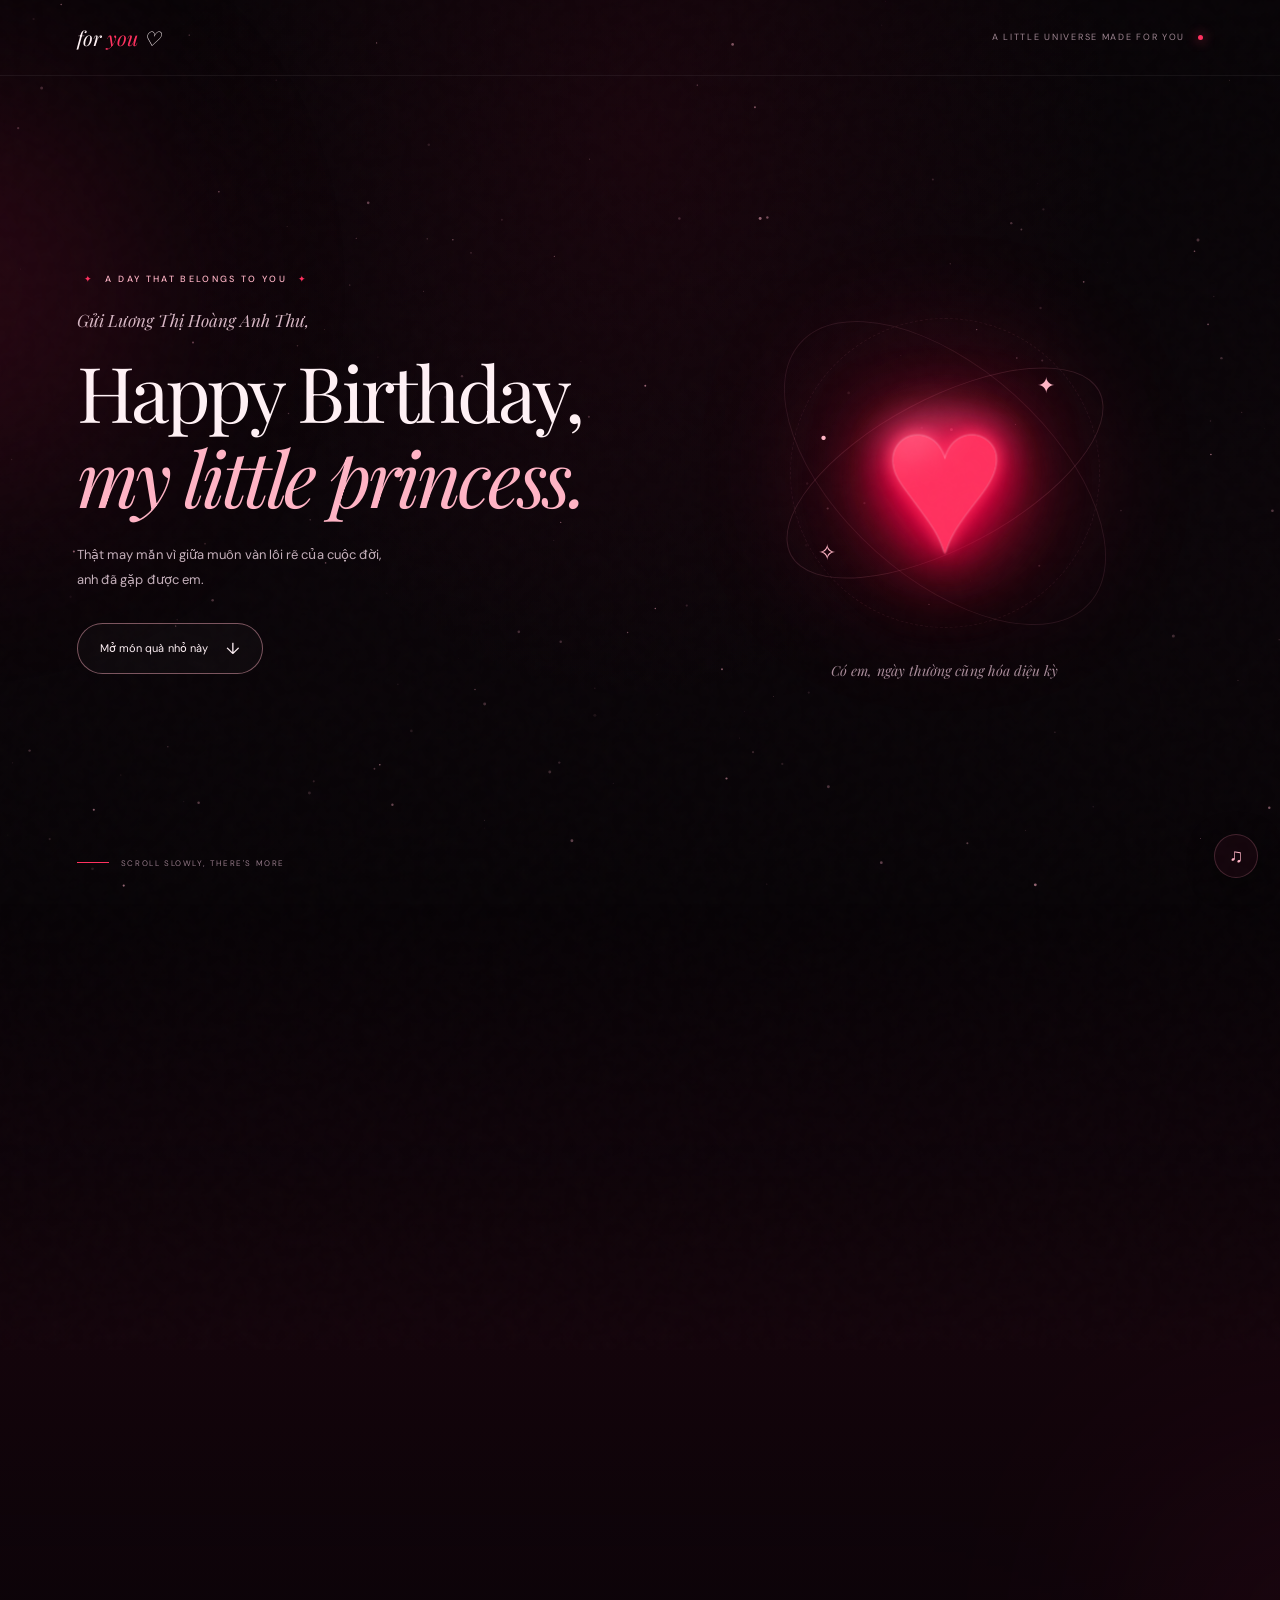
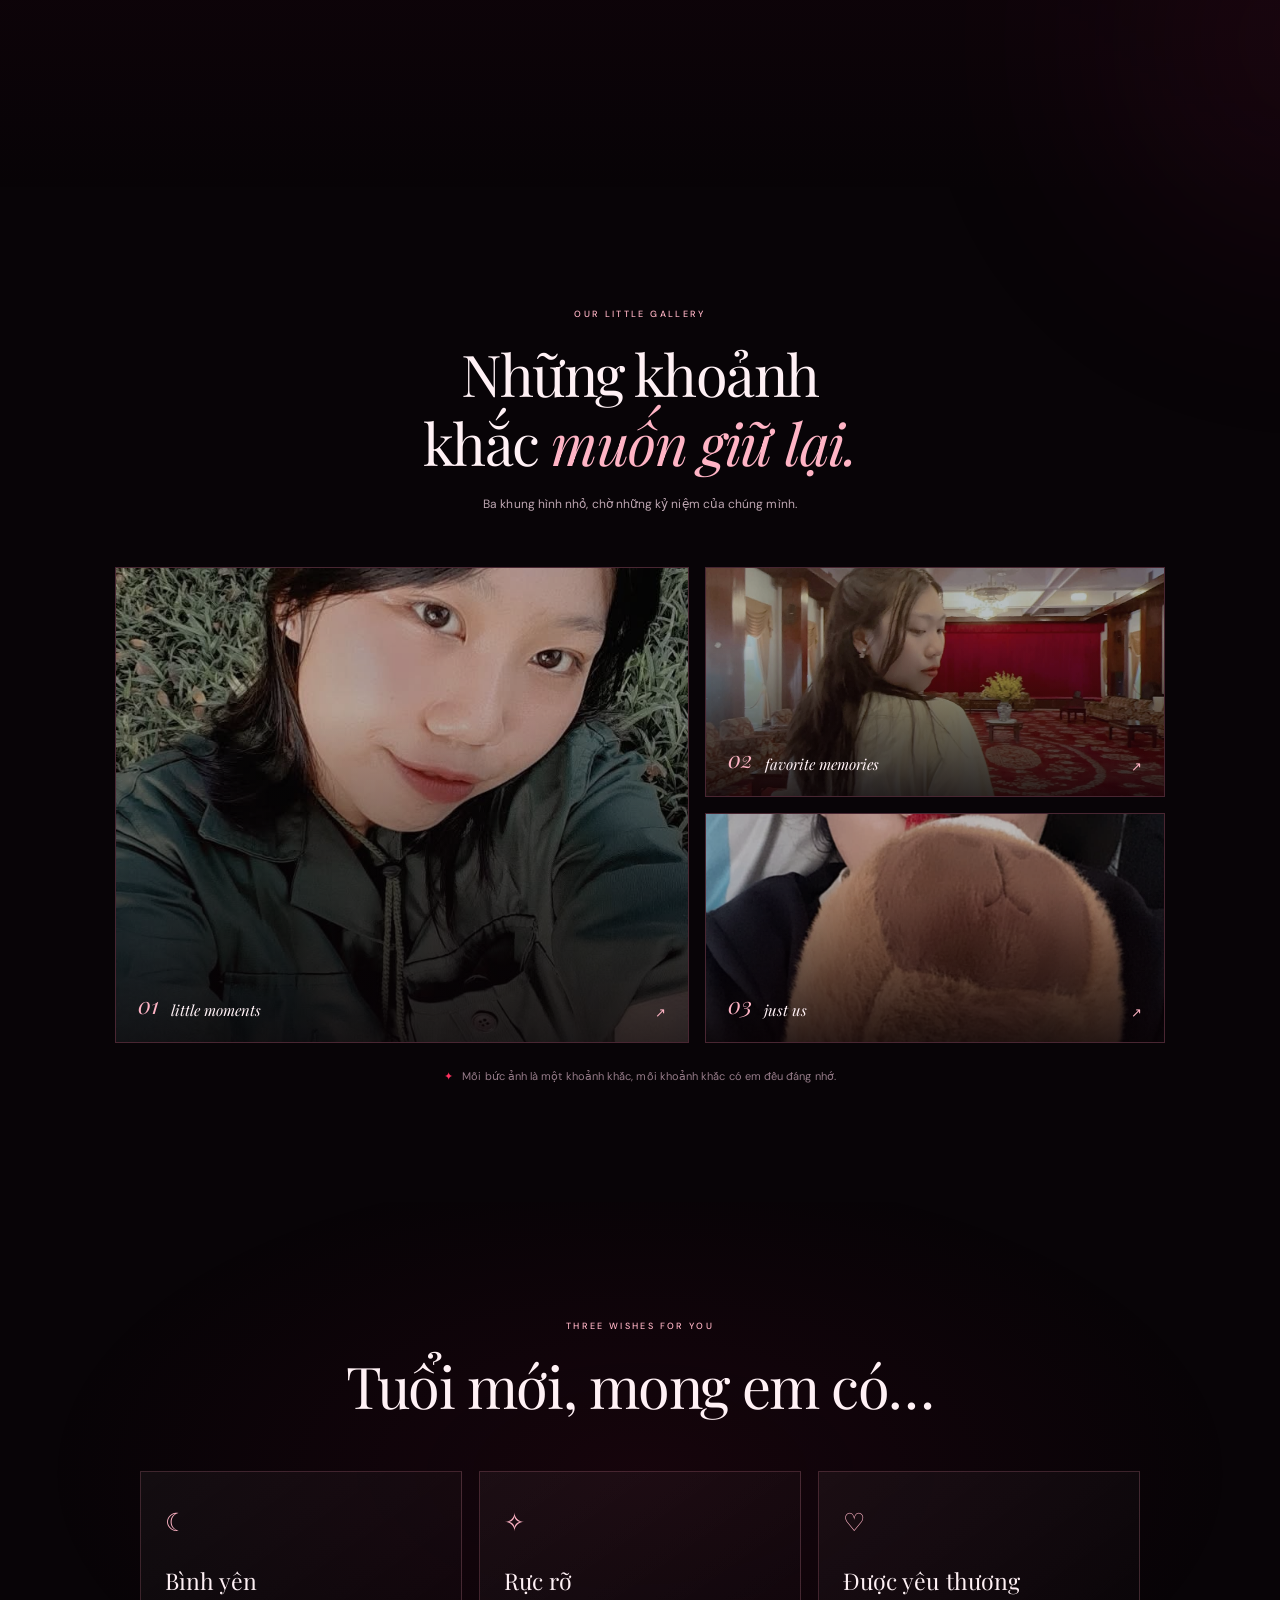
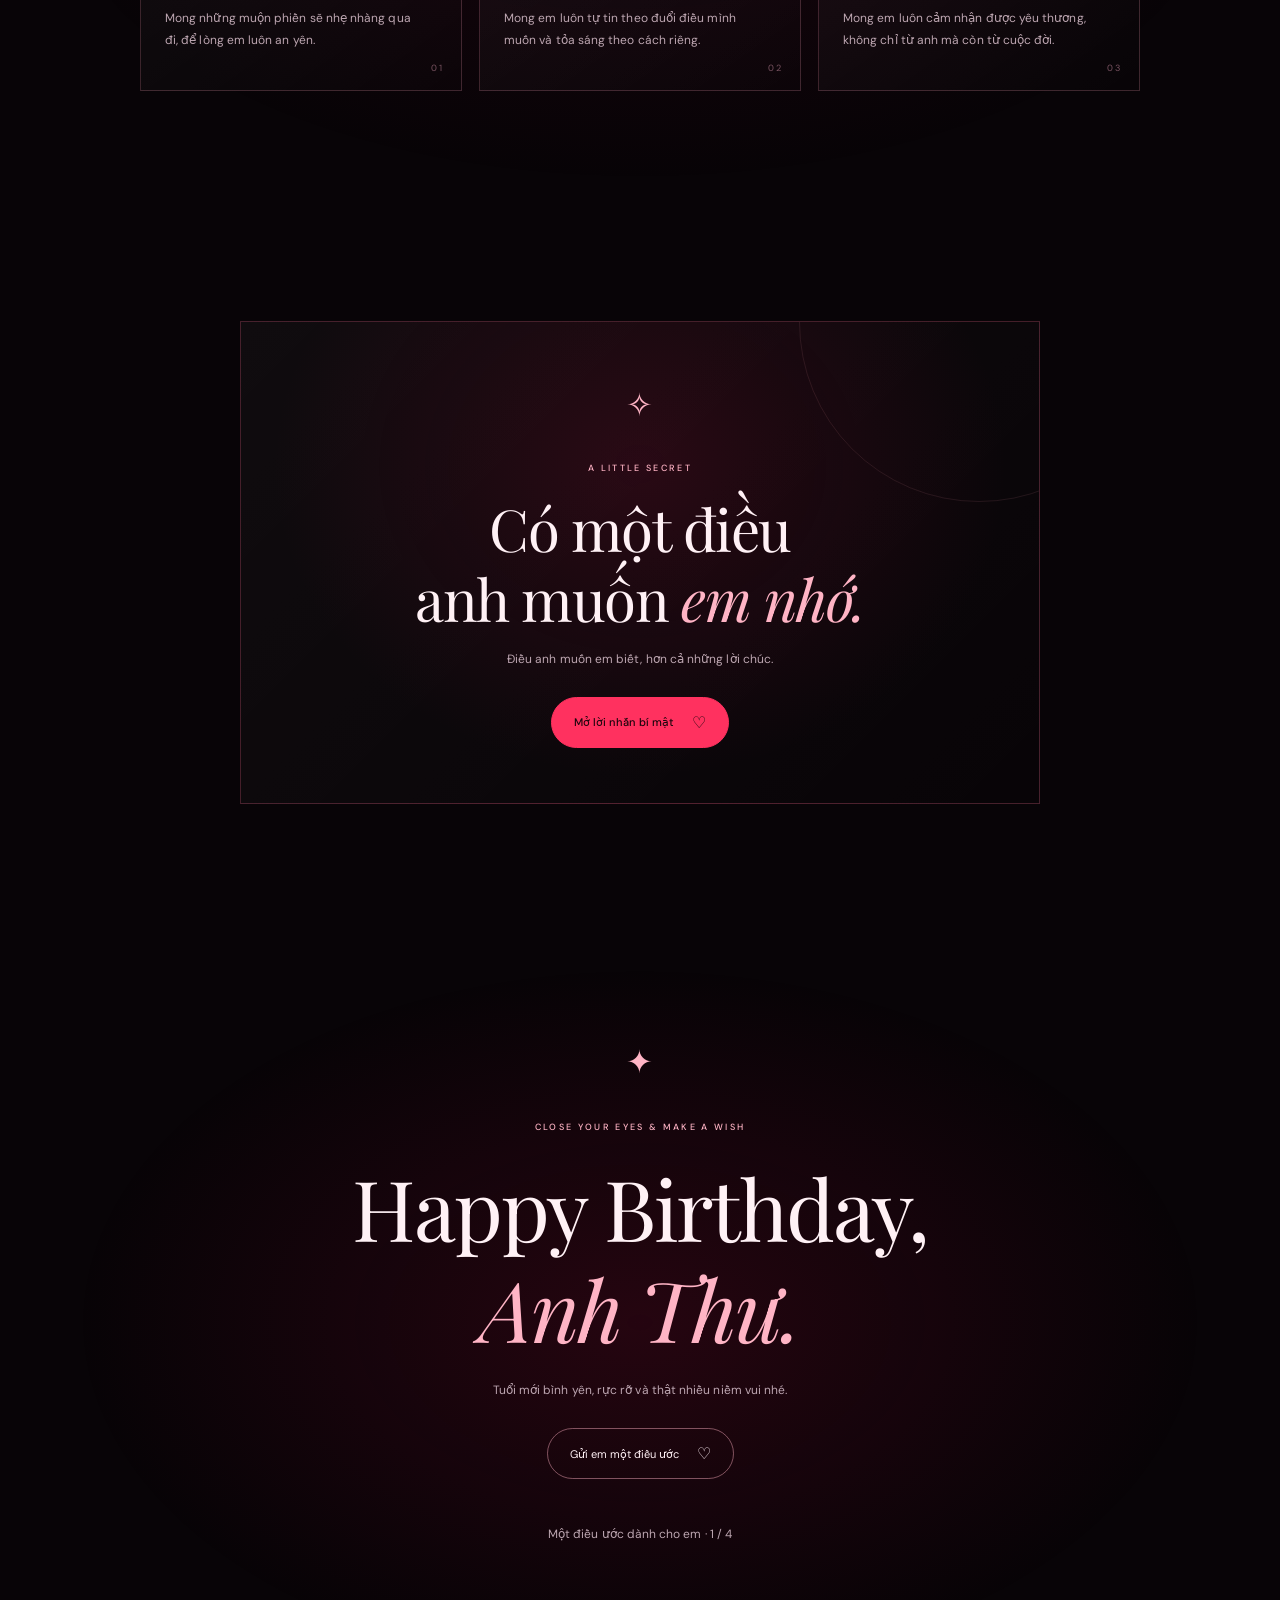
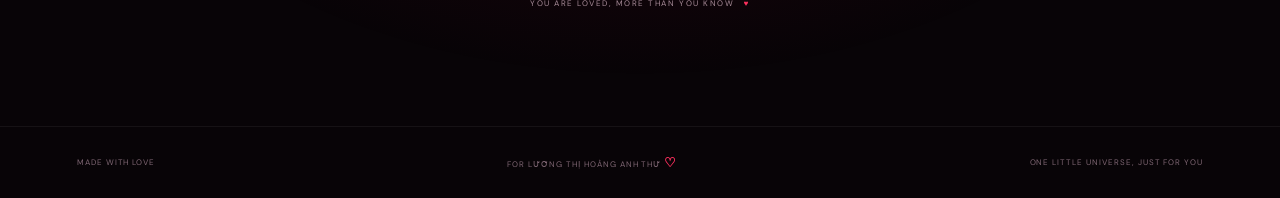
==== commit 687ebf1a: "picture" ====
--- a/index.html
+++ b/index.html
@@ -139,17 +139,17 @@
         <button class="photo-card photo-large reveal" data-photo="assets/photos/photo-1.jpg"
           aria-label="Xem ảnh kỷ niệm 1">
 
-          <img src="assets/photos/photo-1.svg" alt="Khung ảnh kỷ niệm số một" loading="lazy"><span
+          <img src="assets/photos/photo-1.jpg" alt="Khung ảnh kỷ niệm số một" loading="lazy"><span
             class="photo-overlay"><b>01</b><span>little moments</span><i>↗</i></span>
         </button>
 
         <button class="photo-card reveal" data-photo="assets/photos/photo-2.jpg" aria-label="Xem ảnh kỷ niệm 2">
-          <img src="assets/photos/photo-2.svg" alt="Khung ảnh kỷ niệm số hai" loading="lazy"><span
+          <img src="assets/photos/photo-2.jpg" alt="Khung ảnh kỷ niệm số hai" loading="lazy"><span
             class="photo-overlay"><b>02</b><span>favorite memories</span><i>↗</i></span>
         </button>
 
         <button class="photo-card reveal" data-photo="assets/photos/photo-3.jpg" aria-label="Xem ảnh kỷ niệm 3">
-          <img src="assets/photos/photo-3.svg" alt="Khung ảnh kỷ niệm số ba" loading="lazy"><span
+          <img src="assets/photos/photo-3.jpg" alt="Khung ảnh kỷ niệm số ba" loading="lazy"><span
             class="photo-overlay"><b>03</b><span>just us</span><i>↗</i></span>
         </button>
       </div>
